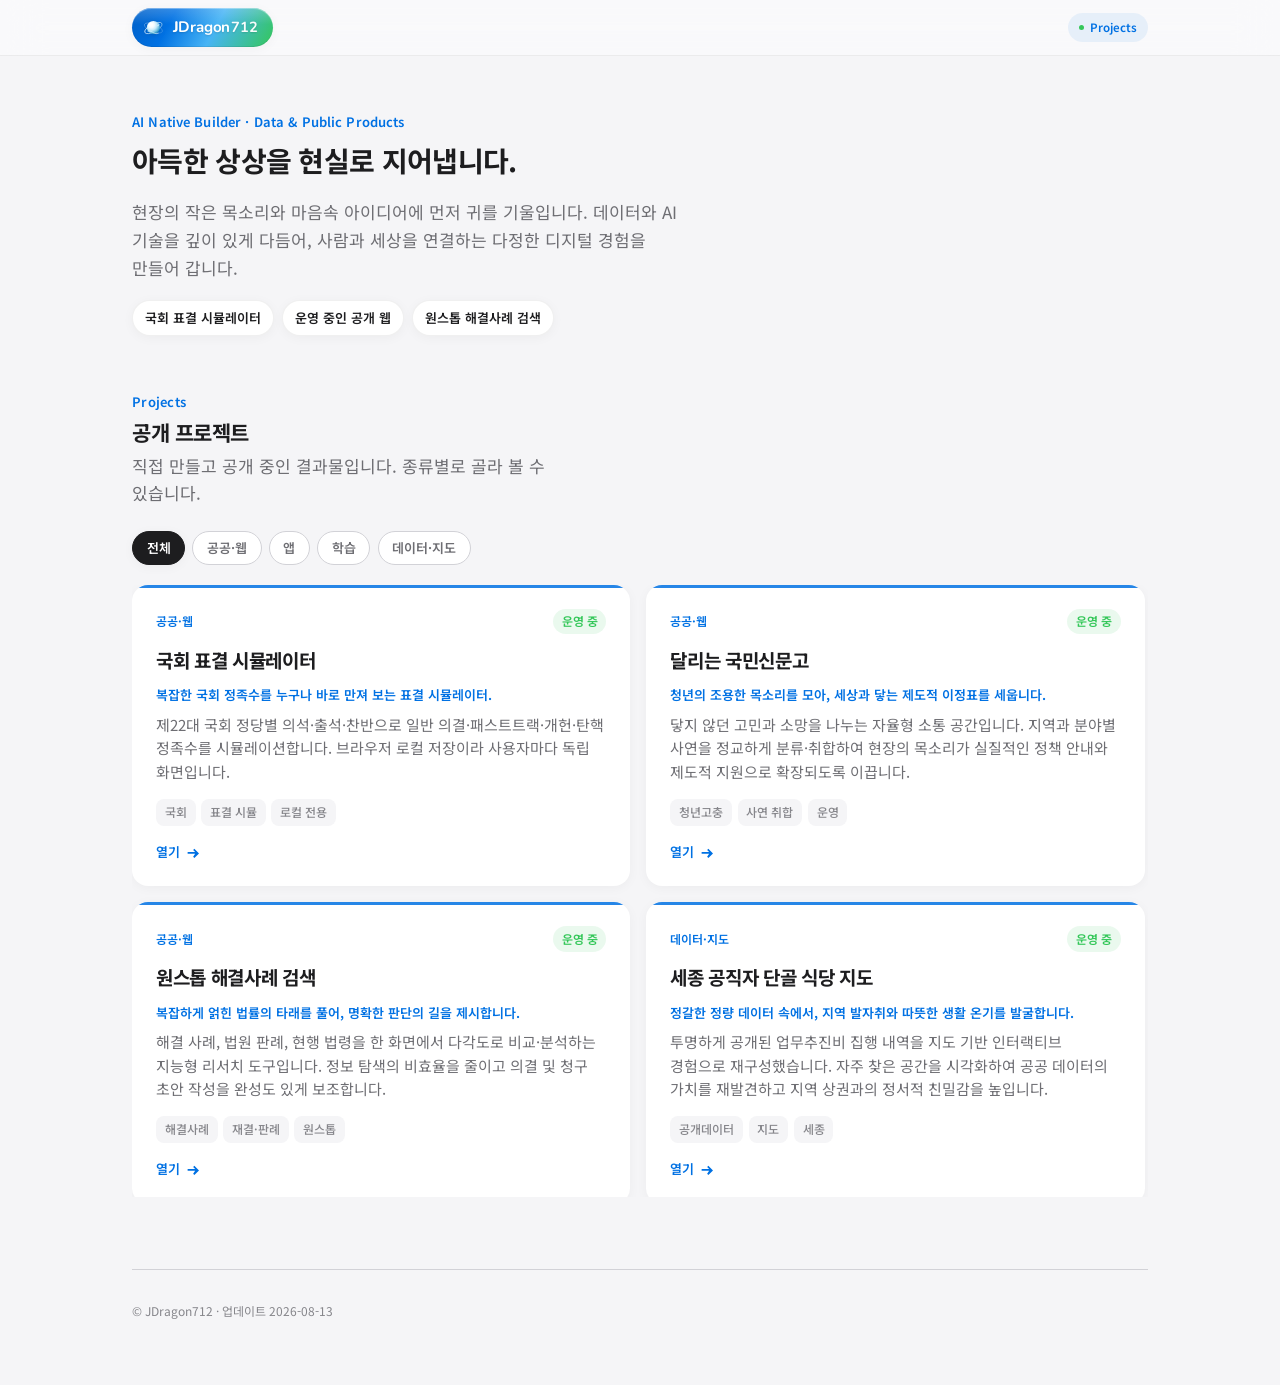
==== index.html @ ff34dbd3 "chore: bump cache after assembly deploy link change" ====
<!DOCTYPE html>
<html lang="ko">
<head>
  <meta charset="UTF-8" />
  <meta http-equiv="Cache-Control" content="no-cache, no-store, must-revalidate" />
  <meta http-equiv="Pragma" content="no-cache" />
  <meta http-equiv="Expires" content="0" />
  <meta name="viewport" content="width=device-width, initial-scale=1" />
  <meta name="referrer" content="strict-origin-when-cross-origin" />
  <meta name="color-scheme" content="light" />
  <title>JDragon712 — AI Native Builder</title>
  <meta name="description" content="아득한 상상을 현실로 지어냅니다. 공공 데이터와 AI로 기획부터 배포까지 가치 있게 구축합니다." />
  <link rel="canonical" href="https://jdragon712.github.io/" />
  <link rel="icon" href="images/brand/favicon.svg?v=2026081303" type="image/svg+xml" />
  <link rel="icon" href="images/brand/favicon-32.png?v=2026081303" type="image/png" sizes="32x32" />
  <link rel="apple-touch-icon" href="images/brand/apple-touch-icon.png?v=2026081303" />
  <link rel="preconnect" href="https://fonts.googleapis.com" />
  <link rel="preconnect" href="https://fonts.gstatic.com" crossorigin />
  <link href="https://fonts.googleapis.com/css2?family=Nunito:wght@600;700;800&family=Noto+Sans+KR:wght@400;500;600;700&family=JetBrains+Mono:wght@400;500&display=swap" rel="stylesheet" />
  <link rel="stylesheet" href="css/profile.css?v=2026081303" />
  <script>
    (function () {
      if ("scrollRestoration" in history) history.scrollRestoration = "manual";
      if (!location.hash) window.scrollTo(0, 0);
      window.addEventListener("pageshow", function () {
        if (!location.hash) window.scrollTo(0, 0);
      });
    })();
  </script>
</head>
<body>
  <header class="nav">
    <div class="nav__inner">
      <a class="nav__brand" href="/" aria-label="JDragon712">
        <span class="brand-logo brand-logo--hero" id="nav-mark"></span>
      </a>
      <nav class="nav__links" id="nav-links" aria-label="주요 링크"></nav>
    </div>
  </header>

  <main class="page">
    <section class="hero" aria-labelledby="hero-tagline">
      <div class="hero__content">
        <p class="hero__role" id="hero-role"></p>
        <p class="hero__tagline" id="hero-tagline"></p>
        <p class="hero__bio" id="hero-bio"></p>
        <ul class="hero__highlights" id="hero-highlights"></ul>
      </div>
    </section>

    <section class="section" id="projects" aria-labelledby="projects-title">
      <div class="section__head">
        <span class="section__label">Projects</span>
        <h2 class="section__title" id="projects-title">공개 프로젝트</h2>
        <p class="section__desc">직접 만들고 공개 중인 결과물입니다. 종류별로 골라 볼 수 있습니다.</p>
      </div>
      <div class="filter-bar" id="filter-bar" role="tablist" aria-label="프로젝트 종류"></div>
      <div class="projects-scroll" id="projects-scroll">
        <div class="projects" id="projects-grid"></div>
      </div>
    </section>

    <footer class="foot">
      <p class="foot__copy" id="foot-copy"></p>
      <div class="foot__links" id="foot-links"></div>
    </footer>
  </main>

  <script src="js/profile.js?v=2026081303"></script>
  <script
    async
    src="https://pagead2.googlesyndication.com/pagead/js/adsbygoogle.js?client=ca-pub-9196941060199524"
    crossorigin="anonymous"
  ></script>
</body>
</html>
---- css/profile.css ----
:root {
  --bg: #f5f5f7;
  --surface: #ffffff;
  --surface-secondary: #f5f5f7;
  --ink: #1d1d1f;
  --text-secondary: #6e6e73;
  --muted: #86868b;
  --accent: #0071e3;
  --accent-soft: rgba(0, 113, 227, 0.08);
  --accent-hover: #0077ed;
  --ok: #34c759;
  --ok-soft: rgba(52, 199, 89, 0.1);
  --line: rgba(0, 0, 0, 0.06);
  --separator: #d2d2d7;
  --radius: 16px;
  --radius-sm: 12px;
  --radius-xs: 8px;
  --shadow: 0 2px 12px rgba(0, 0, 0, 0.04);
  --shadow-hover: 0 8px 28px rgba(0, 0, 0, 0.08);
  --font: "Noto Sans KR", -apple-system, BlinkMacSystemFont, "SF Pro Text", "SF Pro Display", system-ui, sans-serif;
  --brand-font: "Nunito", "Noto Sans KR", -apple-system, BlinkMacSystemFont, system-ui, sans-serif;
  --mono: "JetBrains Mono", "SF Mono", ui-monospace, monospace;
  --text-xs: 0.75rem;
  --text-sm: 0.8125rem;
  --text-base: 1.0625rem;
  --text-lg: 1.1875rem;
  --text-xl: 1.3125rem;
  --text-display: clamp(2rem, 5vw, 2.75rem);
  --max: 1080px;
  --nav-h: 52px;
}

*,
*::before,
*::after {
  box-sizing: border-box;
}

html {
  scroll-behavior: smooth;
  overflow-anchor: none;
}

body {
  margin: 0;
  overflow-anchor: none;
  font-family: var(--font);
  font-size: var(--text-base);
  color: var(--ink);
  background: var(--bg);
  line-height: 1.58;
  word-break: keep-all;
  overflow-wrap: break-word;
  -webkit-font-smoothing: antialiased;
  -moz-osx-font-smoothing: grayscale;
}

a {
  color: var(--accent);
  text-decoration: none;
}

a:hover {
  color: var(--accent-hover);
}

/* ── Nav ── */

.nav {
  position: sticky;
  top: 0;
  z-index: 100;
  height: var(--nav-h);
  display: flex;
  align-items: center;
  justify-content: center;
  background: rgba(251, 251, 253, 0.72);
  backdrop-filter: saturate(180%) blur(20px);
  -webkit-backdrop-filter: saturate(180%) blur(20px);
  border-bottom: 1px solid var(--line);
}

.nav__inner {
  width: 100%;
  max-width: var(--max);
  padding: 0 clamp(1.25rem, 4vw, 2rem);
  display: flex;
  align-items: center;
  justify-content: space-between;
  gap: 1rem;
}

.nav__brand {
  display: inline-flex;
  align-items: center;
  flex-shrink: 0;
  text-decoration: none;
}

.nav__brand:hover .brand-logo {
  box-shadow: var(--shadow-hover);
  transform: translateY(-1px);
}

.nav__links {
  display: flex;
  align-items: center;
  gap: 0.35rem;
}

.nav__link {
  font-size: var(--text-sm);
  font-weight: 500;
  color: var(--text-secondary);
  padding: 0.4rem 0.75rem;
  border-radius: var(--radius-xs);
  transition: color 0.15s, background 0.15s;
}

.nav__link:hover {
  color: var(--ink);
  background: var(--line);
}

.nav__icon-link {
  display: inline-flex;
  align-items: center;
  justify-content: center;
  width: 32px;
  height: 32px;
  border-radius: 50%;
  color: var(--text-secondary);
  transition: color 0.15s, background 0.15s;
}

.nav__icon-link:hover {
  color: var(--ink);
  background: var(--line);
}

.nav__icon-link svg {
  width: 16px;
  height: 16px;
  fill: currentColor;
}

/* One-line header: large brand left + AI pill replacing 프로젝트 */
.nav {
  height: 56px;
}

.nav__inner {
  justify-content: space-between;
}

.nav__brand .brand-logo--hero {
  padding: 0.42rem 1rem 0.42rem 0.55rem;
  min-height: 36px;
  gap: 0.45rem;
}

.nav__brand .brand-logo--hero .brand-logo__wordmark {
  font-size: 0.95rem;
}

.nav__brand .brand-logo--hero .brand-logo__yeouiju {
  width: 1.55rem;
  height: 1.55rem;
}

.nav__ai-pill {
  display: inline-flex;
  align-items: center;
  gap: 0.35rem;
  padding: 0.32rem 0.7rem;
  font-size: 0.72rem;
  font-weight: 600;
  color: var(--accent);
  background: var(--accent-soft);
  border-radius: 999px;
  text-decoration: none;
  white-space: nowrap;
  transition: background 0.15s ease, transform 0.1s ease;
}

.nav__ai-pill:hover {
  background: rgba(0, 113, 227, 0.15);
  transform: translateY(-1px);
}

.nav__ai-dot {
  width: 5px;
  height: 5px;
  border-radius: 50%;
  background: var(--ok);
  flex-shrink: 0;
}

/* ── Layout ── */

.page {
  width: 100%;
  max-width: var(--max);
  margin: 0 auto;
  padding: clamp(2rem, 5vw, 3.5rem) clamp(1.25rem, 4vw, 2rem) 4rem;
}

.section {
  margin-bottom: clamp(3rem, 6vw, 4.5rem);
}

.section__head {
  margin-bottom: 1.5rem;
}

.section__label {
  display: block;
  font-size: var(--text-sm);
  font-weight: 600;
  color: var(--accent);
  margin-bottom: 0.4rem;
  letter-spacing: 0.02em;
}

.section__title {
  margin: 0;
  font-size: var(--text-xl);
  font-weight: 700;
  letter-spacing: -0.022em;
  line-height: 1.25;
}

.section__desc {
  margin: 0.5rem 0 0;
  font-size: var(--text-base);
  color: var(--text-secondary);
  max-width: 52ch;
}

/* ── Hero ── */

.hero {
  margin-bottom: clamp(2.5rem, 5vw, 3.5rem);
}

.hero__content {
  max-width: 100%; /* full width for long text */
}

.hero__role {
  margin: 0 0 0.65rem;
  font-size: var(--text-sm);
  font-weight: 600;
  color: var(--accent);
  letter-spacing: 0.01em;
}

.hero__tagline {
  max-width: 90ch;
  margin: 0;
  font-size: clamp(1.55rem, 3.8vw, 2.15rem);
  font-weight: 700;
  letter-spacing: -0.03em;
  line-height: 1.28;
  color: var(--ink);
}

.hero__bio {
  max-width: 62ch;
  margin: 0.85rem 0 0;
  font-size: var(--text-base);
  color: var(--text-secondary);
  line-height: 1.65;
}

.hero__highlights {
  list-style: none;
  margin: 1.15rem 0 0;
  padding: 0;
  display: flex;
  flex-wrap: wrap;
  gap: 0.5rem;
}

.hero__highlight {
  margin: 0;
  padding: 0.4rem 0.75rem;
  font-size: var(--text-sm);
  font-weight: 600;
  color: var(--ink);
  background: var(--surface);
  border: 1px solid var(--line);
  border-radius: 999px;
  box-shadow: var(--shadow);
}

/* ── Filters ── */

.filter-bar {
  display: flex;
  flex-wrap: wrap;
  gap: 0.45rem;
  margin: 0 0 1.25rem;
}

.filter-chip {
  appearance: none;
  border: 1px solid var(--separator);
  background: var(--surface);
  color: var(--text-secondary);
  font-family: inherit;
  font-size: var(--text-sm);
  font-weight: 600;
  padding: 0.42rem 0.85rem;
  border-radius: 999px;
  cursor: pointer;
  transition: color 0.15s, background 0.15s, border-color 0.15s, box-shadow 0.15s;
}

.filter-chip:hover {
  color: var(--ink);
  border-color: #b0b0b5;
}

.filter-chip--active {
  color: #fff;
  background: var(--ink);
  border-color: var(--ink);
  box-shadow: var(--shadow);
}

.projects-empty {
  margin: 0;
  padding: 2rem 0.5rem;
  color: var(--muted);
  font-size: var(--text-base);
}

.project-card__impact {
  margin: 0.35rem 0 0.5rem;
  font-size: var(--text-sm);
  font-weight: 600;
  color: var(--accent);
  line-height: 1.45;
}

.project-card--featured {
  box-shadow: var(--shadow-hover);
}

@media (max-width: 860px) {
  .hero__content,
  .hero__tagline,
  .hero__bio {
    max-width: 100%;
  }
}

.hero__badge {
  display: inline-flex;
  align-items: center;
  gap: 0.45rem;
  padding: 0.35rem 0.75rem;
  margin-bottom: 1rem;
  font-size: var(--text-xs);
  font-weight: 600;
  color: var(--accent);
  background: var(--accent-soft);
  border-radius: 100px;
}

.hero__badge-dot {
  width: 6px;
  height: 6px;
  border-radius: 50%;
  background: var(--ok);
  animation: pulse 2s ease-in-out infinite;
}

@keyframes pulse {
  0%, 100% { opacity: 1; }
  50% { opacity: 0.4; }
}

.hero__tagline {
  margin: 0 0 1.25rem;
  font-size: clamp(1.375rem, 3.2vw, 1.75rem);
  font-weight: 700;
  letter-spacing: -0.025em;
  line-height: 1.25;
  color: var(--ink);
}

.hero__bio {
  margin: 0;
  font-size: var(--text-base);
  color: var(--text-secondary);
  line-height: 1.65;
}

/* (old hero preview styles removed - now using background symbolic visual) */

.hero__actions {
  display: flex;
  flex-wrap: wrap;
  align-items: center;
  gap: 0.55rem;
  margin-top: 1.5rem;
}

.hero__btn {
  display: inline-flex;
  align-items: center;
  gap: 0.45rem;
  padding: 0.55rem 1rem;
  font-size: var(--text-sm);
  font-weight: 600;
  border-radius: 999px;
  text-decoration: none;
  transition: background 0.18s ease, color 0.18s ease, box-shadow 0.18s ease, transform 0.12s ease;
}

.hero__btn svg {
  width: 15px;
  height: 15px;
  fill: currentColor;
  flex-shrink: 0;
}

.hero__btn--x {
  color: #fff;
  background: #1d1d1f;
  box-shadow: 0 4px 14px rgba(0, 0, 0, 0.14);
}

.hero__btn--x:hover {
  color: #fff;
  background: #000;
  box-shadow: 0 6px 18px rgba(0, 0, 0, 0.2);
  transform: translateY(-1px);
}

.hero__btn--icon {
  justify-content: center;
  width: 2.5rem;
  height: 2.5rem;
  padding: 0;
}

.hero__btn--ghost {
  color: var(--ink);
  background: var(--surface);
  border: 1px solid var(--separator);
  box-shadow: var(--shadow);
}

.hero__btn--ghost:hover {
  color: var(--accent);
  border-color: rgba(0, 113, 227, 0.25);
  box-shadow: var(--shadow-hover);
}

.brand-logo {
  position: relative;
  display: inline-flex;
  align-items: center;
  justify-content: center;
  gap: 0.55rem;
  background: linear-gradient(118deg, #0060c8 0%, #0071e3 28%, #47b4f5 58%, #34c759 100%);
  border-radius: 999px;
  box-shadow:
    var(--shadow),
    inset 0 1px 0 rgba(255, 255, 255, 0.34),
    inset 0 -1px 0 rgba(0, 0, 0, 0.08);
  width: max-content;
  max-width: 100%;
  flex-shrink: 0;
  transition: box-shadow 0.18s ease, transform 0.12s ease;
}

.brand-logo::before {
  content: "";
  position: absolute;
  inset: 0;
  border-radius: inherit;
  background: linear-gradient(180deg, rgba(255, 255, 255, 0.2) 0%, transparent 42%);
  pointer-events: none;
}

.brand-logo--hero {
  padding: 0.55rem 1.35rem 0.55rem 0.7rem;
  min-height: clamp(44px, 7vw, 56px);
}

.brand-logo--nav {
  padding: 0.32rem 0.68rem 0.32rem 0.38rem;
  min-height: 26px;
  gap: 0.35rem;
}

/* 여의주 mark — luminous pearl with dragon-orbit rings */
.brand-logo__yeouiju {
  position: relative;
  z-index: 1;
  display: inline-flex;
  align-items: center;
  justify-content: center;
  width: 1.85rem;
  height: 1.85rem;
  flex-shrink: 0;
  filter: drop-shadow(0 1px 2px rgba(0, 40, 80, 0.22));
}

.brand-logo--nav .brand-logo__yeouiju {
  width: 1.1rem;
  height: 1.1rem;
}

.brand-logo__yeouiju-svg {
  width: 100%;
  height: 100%;
  display: block;
  overflow: visible;
}

.brand-logo__wordmark {
  position: relative;
  z-index: 1;
  display: inline-flex;
  align-items: baseline;
  font-family: var(--brand-font);
  color: #fff;
  white-space: nowrap;
  line-height: 1;
  text-shadow: 0 1px 2px rgba(0, 0, 0, 0.14);
}

.brand-logo--hero .brand-logo__wordmark {
  font-size: clamp(1rem, 2.1vw, 1.35rem);
}

.brand-logo--nav .brand-logo__wordmark {
  font-size: 0.6875rem;
}

.brand-logo__lead {
  font-weight: 800;
  letter-spacing: -0.02em;
}

.brand-logo__stem {
  font-weight: 700;
  letter-spacing: -0.015em;
}

.brand-logo__num {
  font-weight: 700;
  font-size: 0.96em;
  letter-spacing: -0.01em;
  margin-left: 0.05em;
  opacity: 0.96;
}



/* ── Projects ── */

.projects-scroll {
  max-height: min(68vh, 720px);
  overflow-y: auto;
  overflow-x: hidden;
  -webkit-overflow-scrolling: touch;
  overscroll-behavior: contain;
  padding-right: 0.2rem;
  scrollbar-width: thin;
  scrollbar-color: rgba(26, 26, 28, 0.2) transparent;
}

.projects-scroll::-webkit-scrollbar {
  width: 6px;
}

.projects-scroll::-webkit-scrollbar-thumb {
  background: rgba(26, 26, 28, 0.18);
  border-radius: 999px;
}

.projects-scroll::-webkit-scrollbar-track {
  background: rgba(0, 0, 0, 0.03);
  border-radius: 999px;
}

.projects {
  display: grid;
  grid-template-columns: repeat(2, 1fr);
  gap: 1rem;
}

.project-card {
  position: relative;
  display: flex;
  flex-direction: column;
  padding: 1.5rem;
  background: var(--surface);
  border-radius: var(--radius);
  text-decoration: none;
  color: inherit;
  box-shadow: var(--shadow);
  transition: transform 0.2s ease, box-shadow 0.2s ease;
  overflow: hidden;
}

.project-card::before {
  content: "";
  position: absolute;
  top: 0;
  left: 0;
  right: 0;
  height: 3px;
  background: var(--card-accent, var(--accent));
  opacity: 0.85;
}

.project-card:hover {
  transform: translateY(-3px);
  box-shadow: var(--shadow-hover);
}

.project-card__top {
  display: flex;
  align-items: center;
  justify-content: space-between;
  gap: 0.5rem;
  margin-bottom: 0.85rem;
}

.project-card__category {
  font-size: var(--text-xs);
  font-weight: 600;
  color: var(--accent);
}

.project-card__status {
  font-size: var(--text-xs);
  font-weight: 600;
  padding: 0.2rem 0.55rem;
  border-radius: 100px;
  background: var(--ok-soft);
  color: var(--ok);
}

.project-card__status--soon {
  background: var(--accent-soft);
  color: var(--accent);
}

.project-card__title {
  margin: 0 0 0.5rem;
  font-size: var(--text-lg);
  font-weight: 700;
  letter-spacing: -0.018em;
  line-height: 1.3;
}

.project-card__desc {
  margin: 0;
  flex: 1;
  font-size: 0.9375rem;
  line-height: 1.55;
  color: var(--text-secondary);
}

.project-card__tags {
  display: flex;
  flex-wrap: wrap;
  gap: 0.35rem;
  margin-top: 1rem;
}

.project-card__tag {
  font-size: var(--text-xs);
  font-weight: 500;
  color: var(--muted);
  padding: 0.25rem 0.55rem;
  background: var(--surface-secondary);
  border-radius: var(--radius-xs);
}

.project-card__arrow {
  display: inline-flex;
  align-items: center;
  gap: 0.3rem;
  margin-top: 1rem;
  font-size: var(--text-sm);
  font-weight: 600;
  color: var(--accent);
}

.project-card__arrow svg {
  width: 14px;
  height: 14px;
  fill: currentColor;
  transition: transform 0.15s;
}

.project-card:hover .project-card__arrow svg {
  transform: translateX(3px);
}

/* ── Footer ── */

.foot {
  padding-top: 2rem;
  border-top: 1px solid var(--separator);
  display: flex;
  flex-wrap: wrap;
  align-items: center;
  justify-content: space-between;
  gap: 1rem;
}

.foot__copy {
  margin: 0;
  font-size: var(--text-xs);
  color: var(--muted);
}

.foot__links {
  display: flex;
  gap: 1rem;
}

.foot__link {
  font-size: var(--text-sm);
  font-weight: 500;
  color: var(--text-secondary);
}

.foot__link:hover {
  color: var(--accent);
}

/* ── Responsive ── */

@media (max-width: 680px) {
  .hero {
    grid-template-columns: 1fr auto;
    grid-template-areas:
      "logo badge"
      "main main";
    gap: 0.85rem 0.65rem;
    align-items: center;
  }

  .hero__aside {
    justify-content: flex-start;
    justify-self: start;
  }

  .hero__badge {
    justify-self: end;
    margin-bottom: 0;
    padding: 0.32rem 0.62rem;
    font-size: 0.6875rem;
  }

  .brand-logo--nav {
    display: none;
  }

  .brand-logo--hero {
    padding: 0.55rem 1rem;
    min-height: 40px;
    margin: 0;
  }

  .brand-logo--hero .brand-logo__wordmark {
    font-size: clamp(0.8125rem, 3.6vw, 0.9375rem);
  }

  .projects {
    grid-template-columns: 1fr;
  }

  .nav__link--text {
    display: none;
  }

  .hero__actions {
    width: 100%;
  }

  .hero__btn {
    flex: 1;
    justify-content: center;
    min-width: calc(50% - 0.3rem);
  }
}

@media (prefers-reduced-motion: reduce) {
  html { scroll-behavior: auto; }
  .hero__badge-dot { animation: none; }
  .project-card { transition: none; }
}
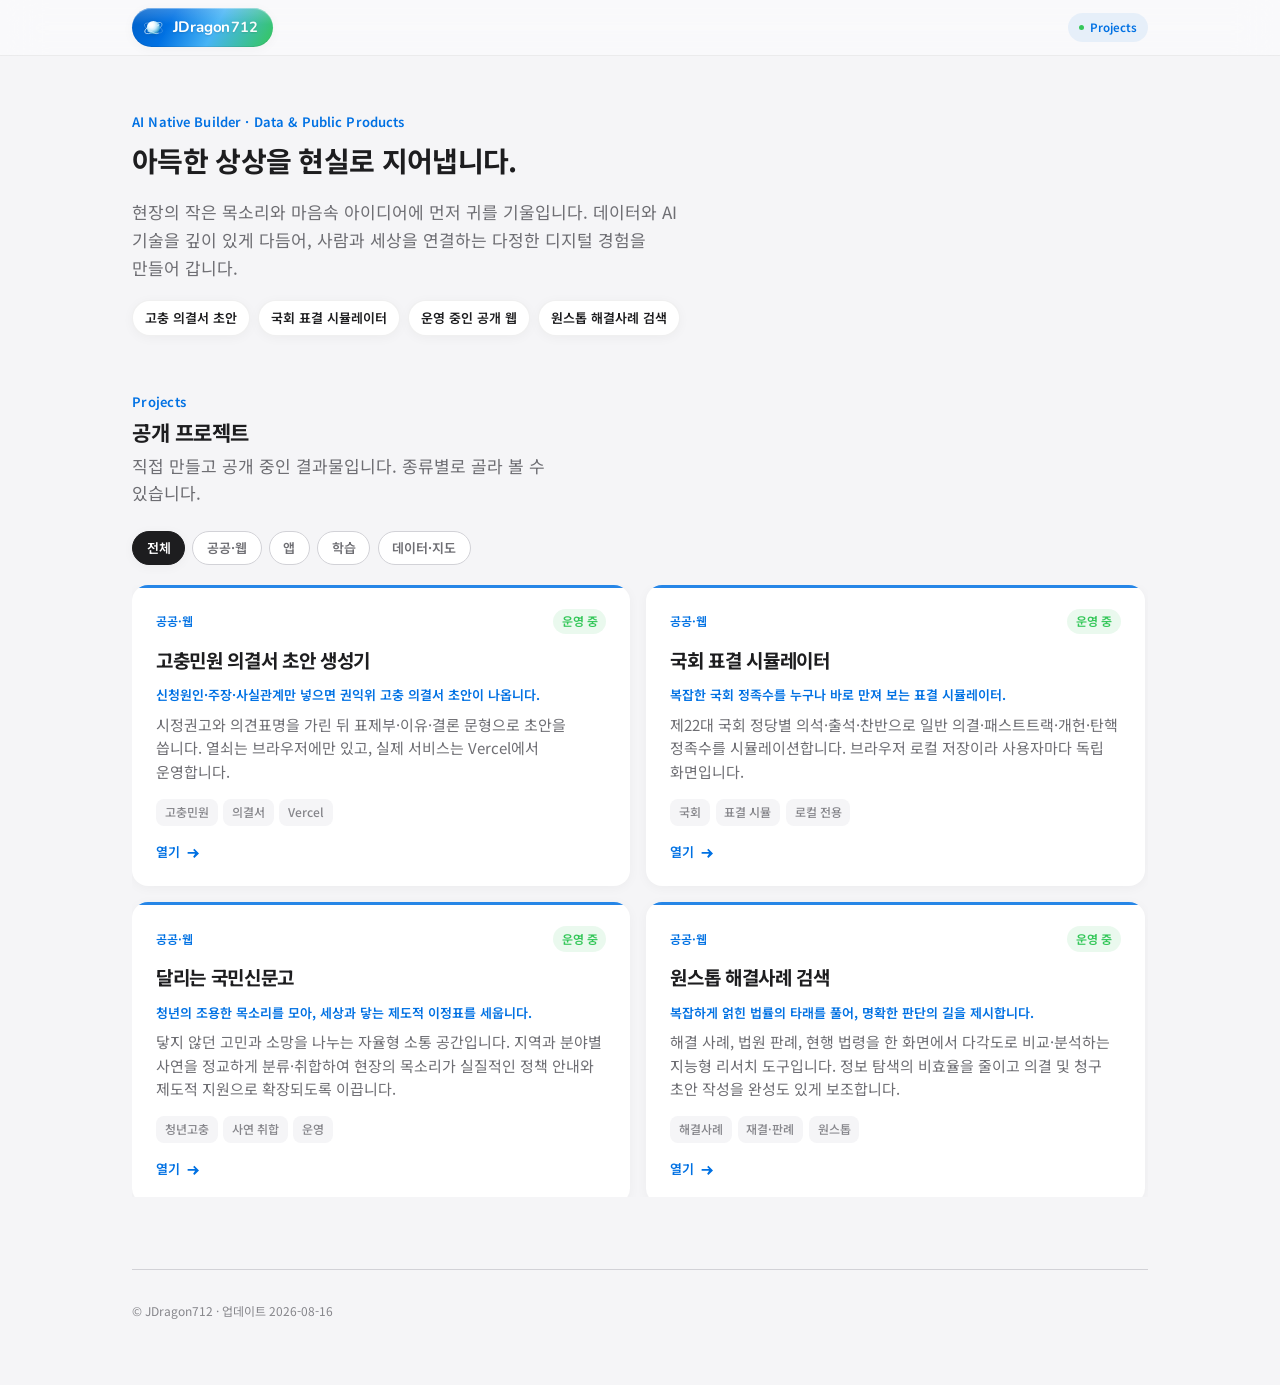
==== commit a64c12aa: "홈 스크립트 캐시를 갱신한다." ====
--- a/index.html
+++ b/index.html
@@ -11,13 +11,13 @@
   <title>JDragon712 — AI Native Builder</title>
   <meta name="description" content="아득한 상상을 현실로 지어냅니다. 공공 데이터와 AI로 기획부터 배포까지 가치 있게 구축합니다." />
   <link rel="canonical" href="https://jdragon712.github.io/" />
-  <link rel="icon" href="images/brand/favicon.svg?v=2026081303" type="image/svg+xml" />
-  <link rel="icon" href="images/brand/favicon-32.png?v=2026081303" type="image/png" sizes="32x32" />
-  <link rel="apple-touch-icon" href="images/brand/apple-touch-icon.png?v=2026081303" />
+  <link rel="icon" href="images/brand/favicon.svg?v=2026081601" type="image/svg+xml" />
+  <link rel="icon" href="images/brand/favicon-32.png?v=2026081601" type="image/png" sizes="32x32" />
+  <link rel="apple-touch-icon" href="images/brand/apple-touch-icon.png?v=2026081601" />
   <link rel="preconnect" href="https://fonts.googleapis.com" />
   <link rel="preconnect" href="https://fonts.gstatic.com" crossorigin />
   <link href="https://fonts.googleapis.com/css2?family=Nunito:wght@600;700;800&family=Noto+Sans+KR:wght@400;500;600;700&family=JetBrains+Mono:wght@400;500&display=swap" rel="stylesheet" />
-  <link rel="stylesheet" href="css/profile.css?v=2026081303" />
+  <link rel="stylesheet" href="css/profile.css?v=2026081601" />
   <script>
     (function () {
       if ("scrollRestoration" in history) history.scrollRestoration = "manual";
@@ -66,7 +66,7 @@
     </footer>
   </main>
 
-  <script src="js/profile.js?v=2026081303"></script>
+  <script src="js/profile.js?v=2026081601"></script>
   <script
     async
     src="https://pagead2.googlesyndication.com/pagead/js/adsbygoogle.js?client=ca-pub-9196941060199524"
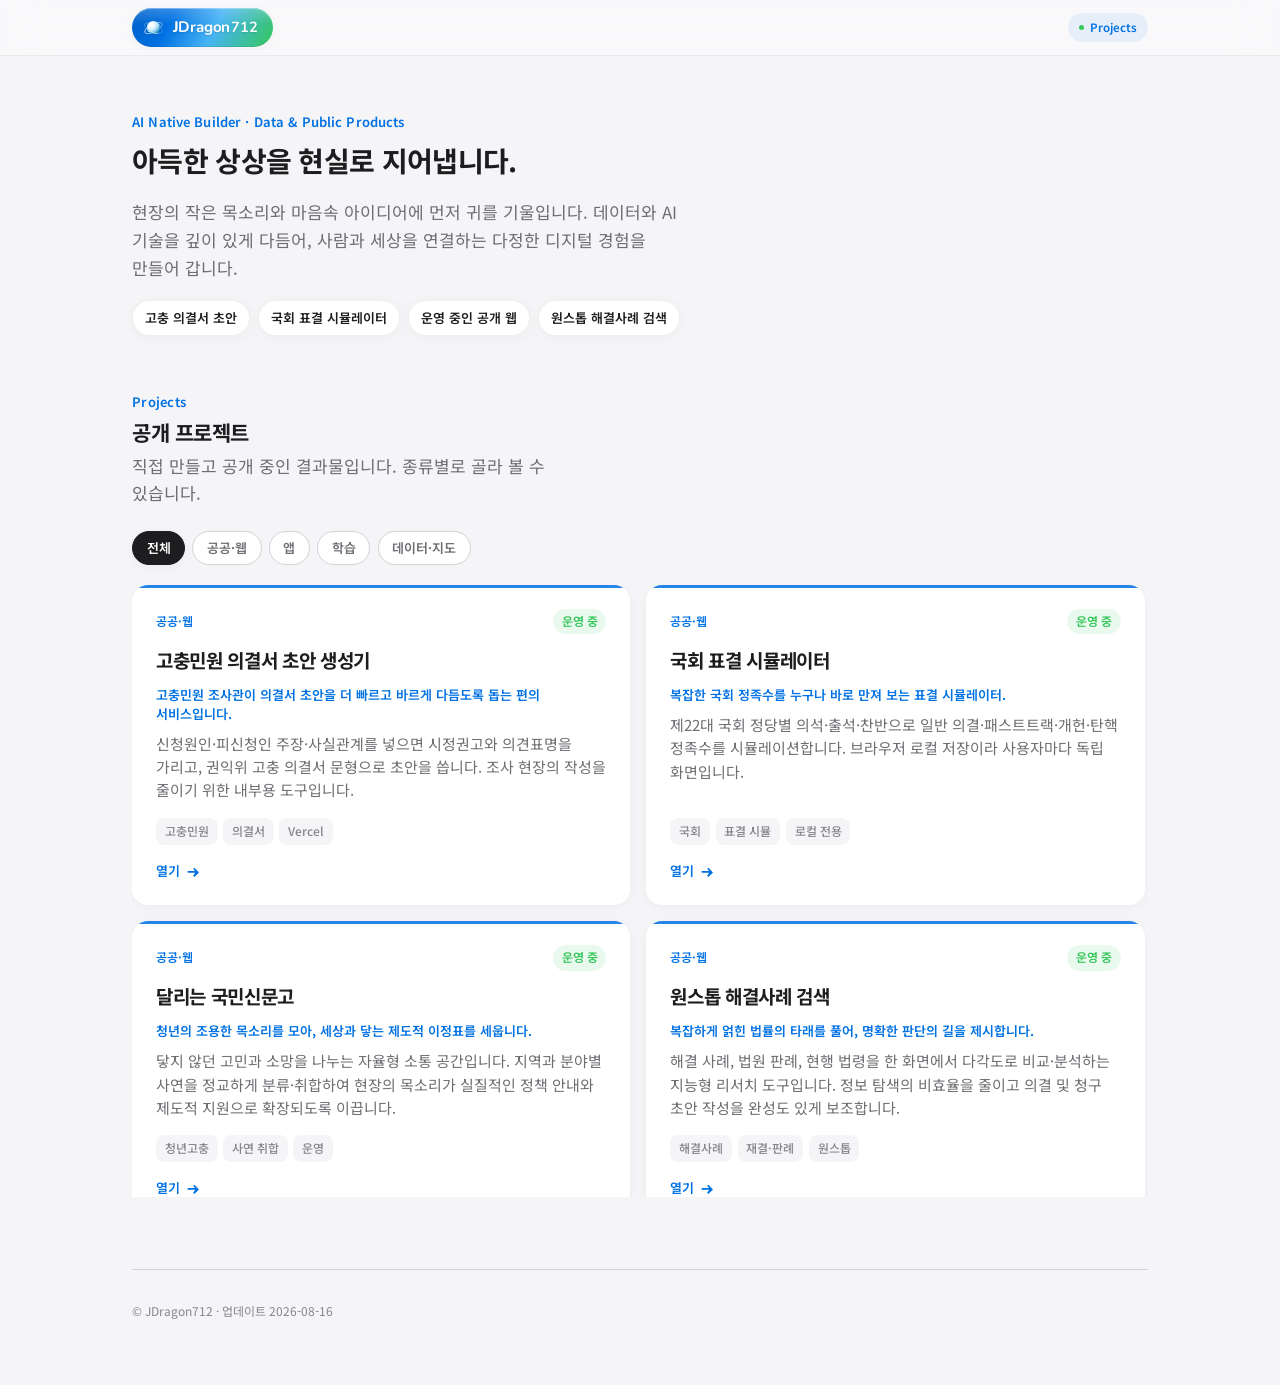
==== commit 04996eb3: "홈 캐시를 갱신한다." ====
--- a/index.html
+++ b/index.html
@@ -11,13 +11,13 @@
   <title>JDragon712 — AI Native Builder</title>
   <meta name="description" content="아득한 상상을 현실로 지어냅니다. 공공 데이터와 AI로 기획부터 배포까지 가치 있게 구축합니다." />
   <link rel="canonical" href="https://jdragon712.github.io/" />
-  <link rel="icon" href="images/brand/favicon.svg?v=2026081601" type="image/svg+xml" />
-  <link rel="icon" href="images/brand/favicon-32.png?v=2026081601" type="image/png" sizes="32x32" />
-  <link rel="apple-touch-icon" href="images/brand/apple-touch-icon.png?v=2026081601" />
+  <link rel="icon" href="images/brand/favicon.svg?v=2026081602" type="image/svg+xml" />
+  <link rel="icon" href="images/brand/favicon-32.png?v=2026081602" type="image/png" sizes="32x32" />
+  <link rel="apple-touch-icon" href="images/brand/apple-touch-icon.png?v=2026081602" />
   <link rel="preconnect" href="https://fonts.googleapis.com" />
   <link rel="preconnect" href="https://fonts.gstatic.com" crossorigin />
   <link href="https://fonts.googleapis.com/css2?family=Nunito:wght@600;700;800&family=Noto+Sans+KR:wght@400;500;600;700&family=JetBrains+Mono:wght@400;500&display=swap" rel="stylesheet" />
-  <link rel="stylesheet" href="css/profile.css?v=2026081601" />
+  <link rel="stylesheet" href="css/profile.css?v=2026081602" />
   <script>
     (function () {
       if ("scrollRestoration" in history) history.scrollRestoration = "manual";
@@ -66,7 +66,7 @@
     </footer>
   </main>
 
-  <script src="js/profile.js?v=2026081601"></script>
+  <script src="js/profile.js?v=2026081602"></script>
   <script
     async
     src="https://pagead2.googlesyndication.com/pagead/js/adsbygoogle.js?client=ca-pub-9196941060199524"
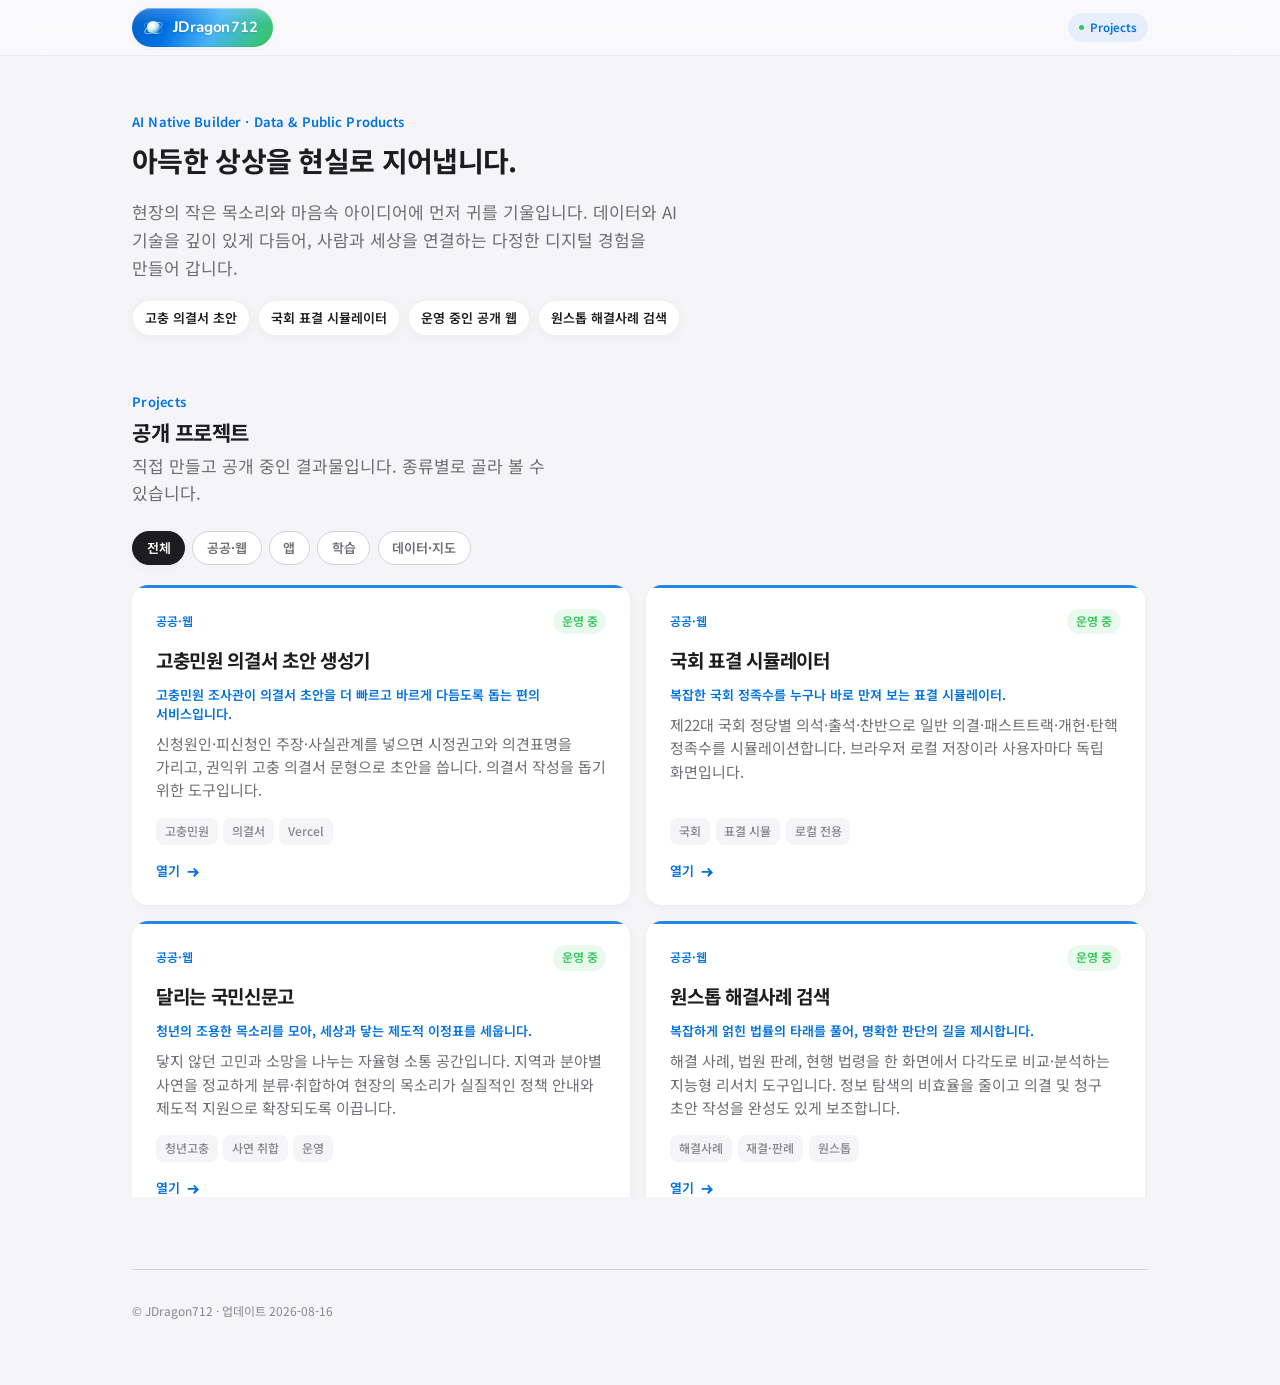
==== commit f979f650: "홈 캐시를 갱신한다." ====
--- a/index.html
+++ b/index.html
@@ -11,13 +11,13 @@
   <title>JDragon712 — AI Native Builder</title>
   <meta name="description" content="아득한 상상을 현실로 지어냅니다. 공공 데이터와 AI로 기획부터 배포까지 가치 있게 구축합니다." />
   <link rel="canonical" href="https://jdragon712.github.io/" />
-  <link rel="icon" href="images/brand/favicon.svg?v=2026081602" type="image/svg+xml" />
-  <link rel="icon" href="images/brand/favicon-32.png?v=2026081602" type="image/png" sizes="32x32" />
-  <link rel="apple-touch-icon" href="images/brand/apple-touch-icon.png?v=2026081602" />
+  <link rel="icon" href="images/brand/favicon.svg?v=2026081603" type="image/svg+xml" />
+  <link rel="icon" href="images/brand/favicon-32.png?v=2026081603" type="image/png" sizes="32x32" />
+  <link rel="apple-touch-icon" href="images/brand/apple-touch-icon.png?v=2026081603" />
   <link rel="preconnect" href="https://fonts.googleapis.com" />
   <link rel="preconnect" href="https://fonts.gstatic.com" crossorigin />
   <link href="https://fonts.googleapis.com/css2?family=Nunito:wght@600;700;800&family=Noto+Sans+KR:wght@400;500;600;700&family=JetBrains+Mono:wght@400;500&display=swap" rel="stylesheet" />
-  <link rel="stylesheet" href="css/profile.css?v=2026081602" />
+  <link rel="stylesheet" href="css/profile.css?v=2026081603" />
   <script>
     (function () {
       if ("scrollRestoration" in history) history.scrollRestoration = "manual";
@@ -66,7 +66,7 @@
     </footer>
   </main>
 
-  <script src="js/profile.js?v=2026081602"></script>
+  <script src="js/profile.js?v=2026081603"></script>
   <script
     async
     src="https://pagead2.googlesyndication.com/pagead/js/adsbygoogle.js?client=ca-pub-9196941060199524"
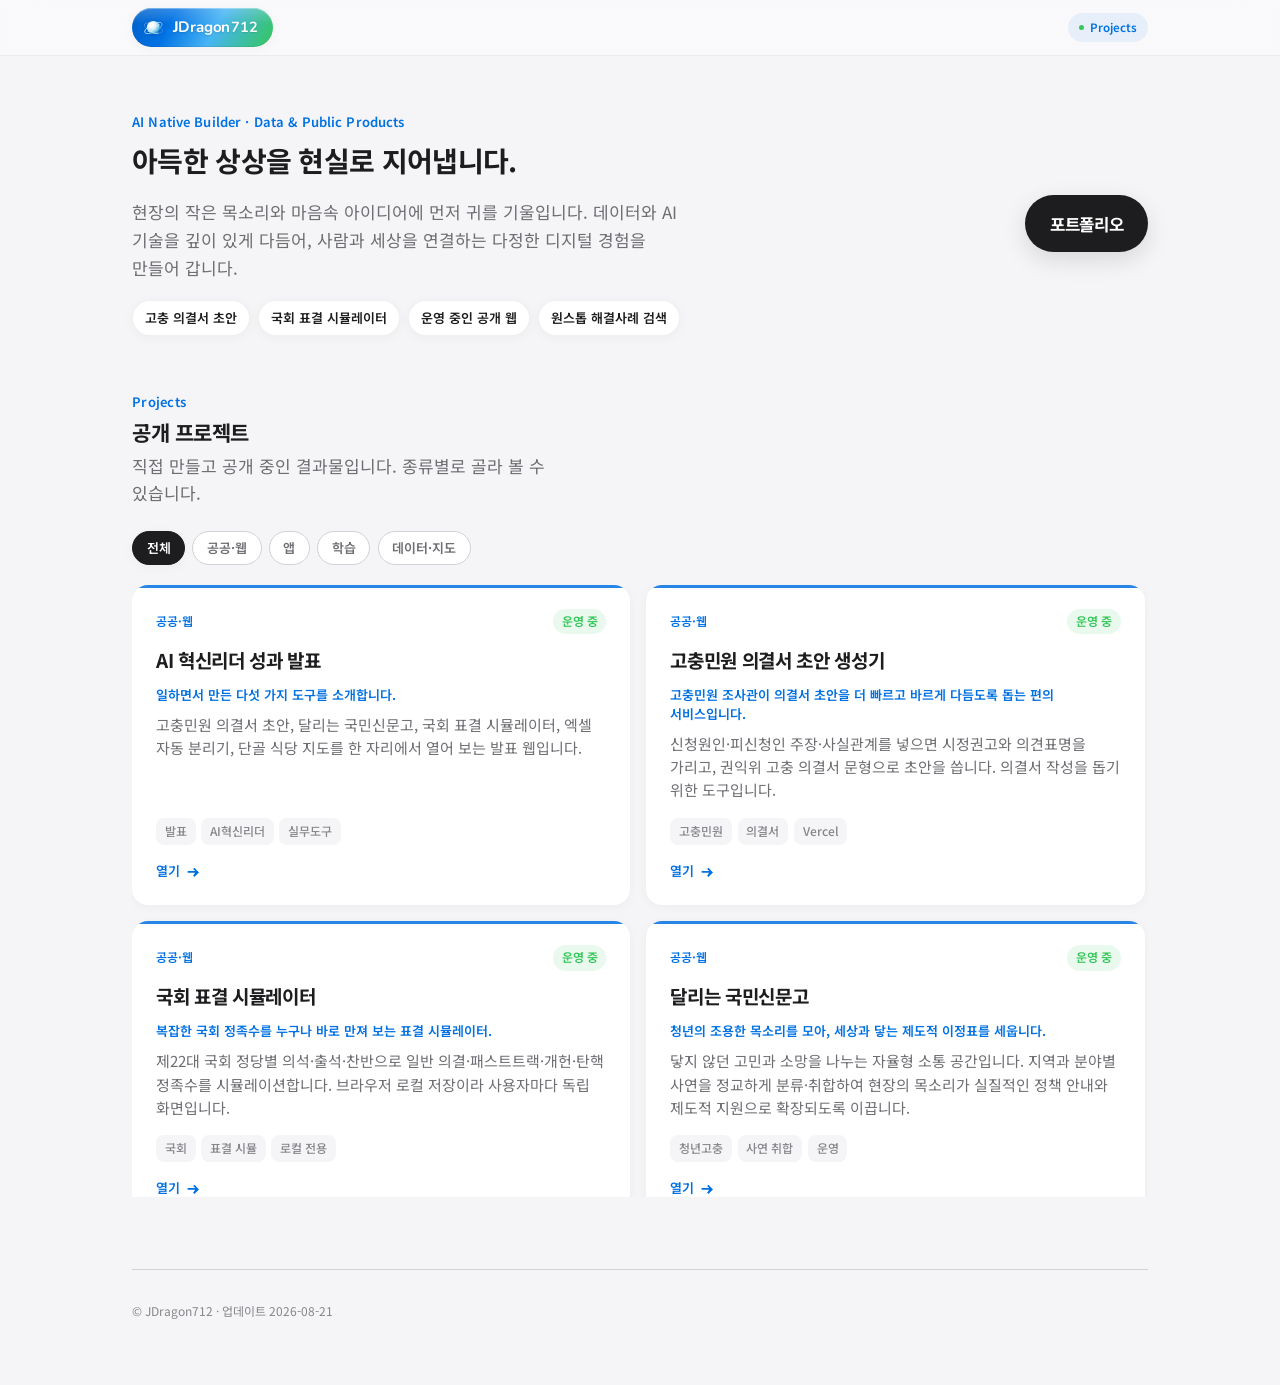
==== commit b4ff5e46: "AI 혁신리더 발표 웹을 배포하고 포트폴리오 버튼을 연결합니다. 히어로 오른쪽 빈 자리에 포트폴리오 버튼을 두고, /ai-leader/ 발표 화면으로 이어지게 합니다." ====
--- a/index.html
+++ b/index.html
@@ -17,7 +17,7 @@
   <link rel="preconnect" href="https://fonts.googleapis.com" />
   <link rel="preconnect" href="https://fonts.gstatic.com" crossorigin />
   <link href="https://fonts.googleapis.com/css2?family=Nunito:wght@600;700;800&family=Noto+Sans+KR:wght@400;500;600;700&family=JetBrains+Mono:wght@400;500&display=swap" rel="stylesheet" />
-  <link rel="stylesheet" href="css/profile.css?v=2026081603" />
+  <link rel="stylesheet" href="css/profile.css?v=2026082101" />
   <script>
     (function () {
       if ("scrollRestoration" in history) history.scrollRestoration = "manual";
@@ -46,6 +46,9 @@
         <p class="hero__bio" id="hero-bio"></p>
         <ul class="hero__highlights" id="hero-highlights"></ul>
       </div>
+      <aside class="hero__aside">
+        <a class="hero__portfolio" href="/ai-leader/">포트폴리오</a>
+      </aside>
     </section>
 
     <section class="section" id="projects" aria-labelledby="projects-title">
@@ -66,7 +69,7 @@
     </footer>
   </main>
 
-  <script src="js/profile.js?v=2026081603"></script>
+  <script src="js/profile.js?v=2026082101"></script>
   <script
     async
     src="https://pagead2.googlesyndication.com/pagead/js/adsbygoogle.js?client=ca-pub-9196941060199524"
--- a/css/profile.css
+++ b/css/profile.css
@@ -240,11 +240,44 @@
 /* ── Hero ── */
 
 .hero {
+  display: grid;
+  grid-template-columns: minmax(0, 1fr) auto;
+  align-items: center;
+  gap: clamp(1.5rem, 4vw, 3rem);
   margin-bottom: clamp(2.5rem, 5vw, 3.5rem);
 }
 
 .hero__content {
   max-width: 100%; /* full width for long text */
+}
+
+.hero__aside {
+  display: flex;
+  align-items: center;
+  justify-content: flex-end;
+}
+
+.hero__portfolio {
+  display: inline-flex;
+  align-items: center;
+  justify-content: center;
+  padding: 0.95rem 1.55rem;
+  font-size: 1.05rem;
+  font-weight: 700;
+  letter-spacing: -0.02em;
+  color: #fff;
+  background: var(--ink);
+  border-radius: 999px;
+  text-decoration: none;
+  white-space: nowrap;
+  box-shadow: 0 8px 24px rgba(0, 0, 0, 0.12);
+  transition: transform 0.15s ease, background 0.15s ease;
+}
+
+.hero__portfolio:hover {
+  color: #fff;
+  background: #000;
+  transform: translateY(-1px);
 }
 
 .hero__role {
@@ -744,12 +777,9 @@
 
 @media (max-width: 680px) {
   .hero {
-    grid-template-columns: 1fr auto;
-    grid-template-areas:
-      "logo badge"
-      "main main";
-    gap: 0.85rem 0.65rem;
-    align-items: center;
+    grid-template-columns: 1fr;
+    gap: 1.25rem;
+    align-items: start;
   }
 
   .hero__aside {
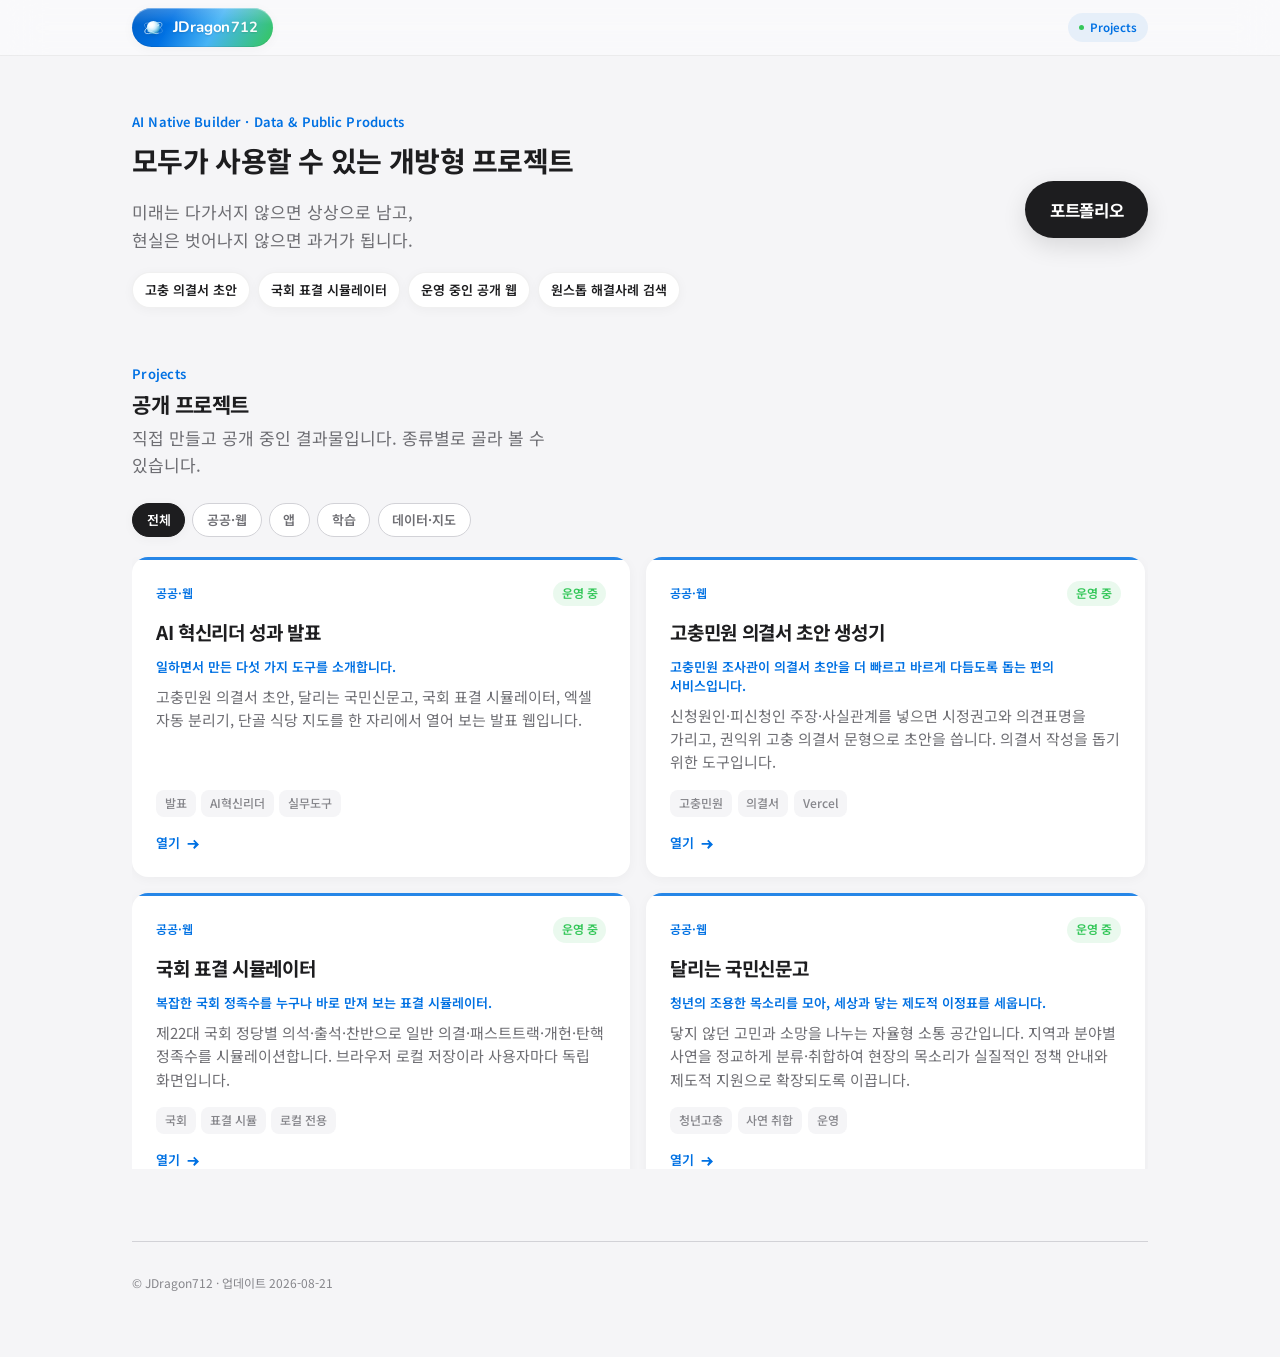
==== commit f71c4877: "hero meta + asset cache bust ?v=2026082102" ====
--- a/index.html
+++ b/index.html
@@ -9,7 +9,7 @@
   <meta name="referrer" content="strict-origin-when-cross-origin" />
   <meta name="color-scheme" content="light" />
   <title>JDragon712 — AI Native Builder</title>
-  <meta name="description" content="아득한 상상을 현실로 지어냅니다. 공공 데이터와 AI로 기획부터 배포까지 가치 있게 구축합니다." />
+  <meta name="description" content="모두가 사용할 수 있는 개방형 프로젝트. 미래는 다가서지 않으면 상상으로 남고, 현실은 벗어나지 않으면 과거가 됩니다." />
   <link rel="canonical" href="https://jdragon712.github.io/" />
   <link rel="icon" href="images/brand/favicon.svg?v=2026081603" type="image/svg+xml" />
   <link rel="icon" href="images/brand/favicon-32.png?v=2026081603" type="image/png" sizes="32x32" />
@@ -17,7 +17,7 @@
   <link rel="preconnect" href="https://fonts.googleapis.com" />
   <link rel="preconnect" href="https://fonts.gstatic.com" crossorigin />
   <link href="https://fonts.googleapis.com/css2?family=Nunito:wght@600;700;800&family=Noto+Sans+KR:wght@400;500;600;700&family=JetBrains+Mono:wght@400;500&display=swap" rel="stylesheet" />
-  <link rel="stylesheet" href="css/profile.css?v=2026082101" />
+  <link rel="stylesheet" href="css/profile.css?v=2026082102" />
   <script>
     (function () {
       if ("scrollRestoration" in history) history.scrollRestoration = "manual";
@@ -69,7 +69,7 @@
     </footer>
   </main>
 
-  <script src="js/profile.js?v=2026082101"></script>
+  <script src="js/profile.js?v=2026082102"></script>
   <script
     async
     src="https://pagead2.googlesyndication.com/pagead/js/adsbygoogle.js?client=ca-pub-9196941060199524"
--- a/css/profile.css
+++ b/css/profile.css
@@ -304,6 +304,7 @@
   font-size: var(--text-base);
   color: var(--text-secondary);
   line-height: 1.65;
+  white-space: pre-line;
 }
 
 .hero__highlights {
@@ -429,6 +430,7 @@
   font-size: var(--text-base);
   color: var(--text-secondary);
   line-height: 1.65;
+  white-space: pre-line;
 }
 
 /* (old hero preview styles removed - now using background symbolic visual) */
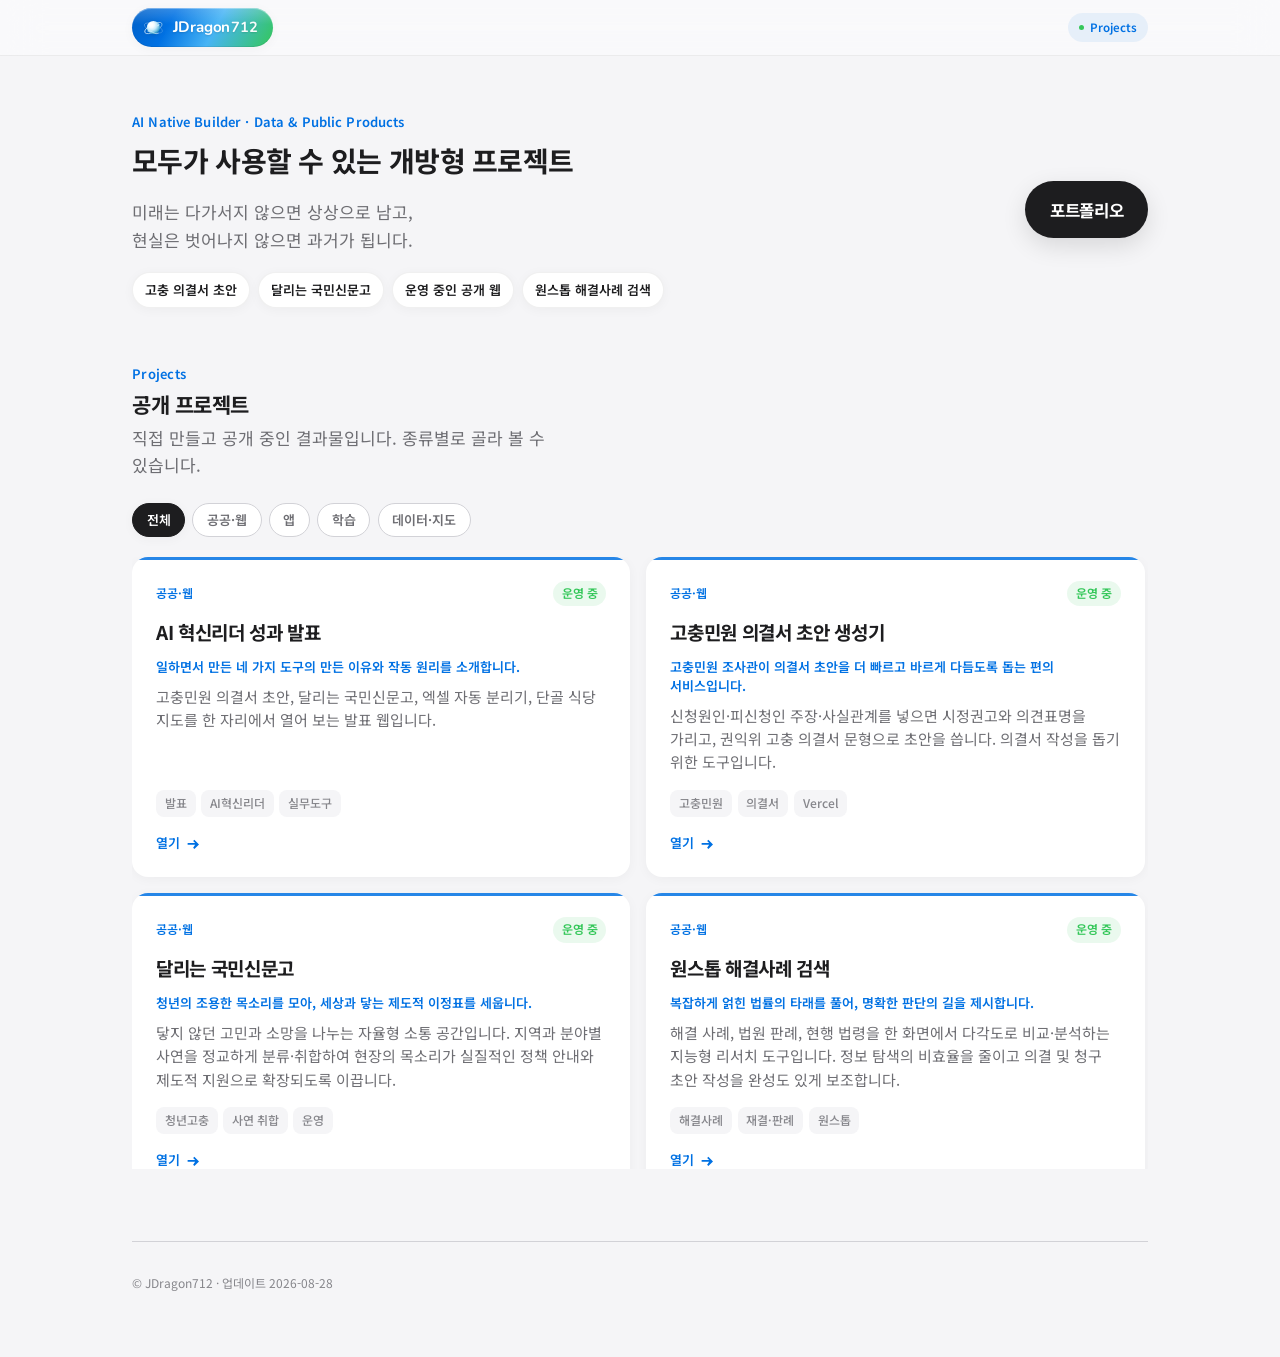
==== commit a7909d4d: "ai-leader: 표결 시뮬 제외, 네 가지 도구의 만든 이유·작동 원리만 남김 발표 덱에서 국회 표결을 빼고 카드도 내립니다. 남은 도구는 왜 만들었고 어떻게 돌아가는지만 말합" ====
--- a/index.html
+++ b/index.html
@@ -17,7 +17,7 @@
   <link rel="preconnect" href="https://fonts.googleapis.com" />
   <link rel="preconnect" href="https://fonts.gstatic.com" crossorigin />
   <link href="https://fonts.googleapis.com/css2?family=Nunito:wght@600;700;800&family=Noto+Sans+KR:wght@400;500;600;700&family=JetBrains+Mono:wght@400;500&display=swap" rel="stylesheet" />
-  <link rel="stylesheet" href="css/profile.css?v=2026082102" />
+  <link rel="stylesheet" href="css/profile.css?v=2026082801" />
   <script>
     (function () {
       if ("scrollRestoration" in history) history.scrollRestoration = "manual";
@@ -69,7 +69,7 @@
     </footer>
   </main>
 
-  <script src="js/profile.js?v=2026082102"></script>
+  <script src="js/profile.js?v=2026082801"></script>
   <script
     async
     src="https://pagead2.googlesyndication.com/pagead/js/adsbygoogle.js?client=ca-pub-9196941060199524"
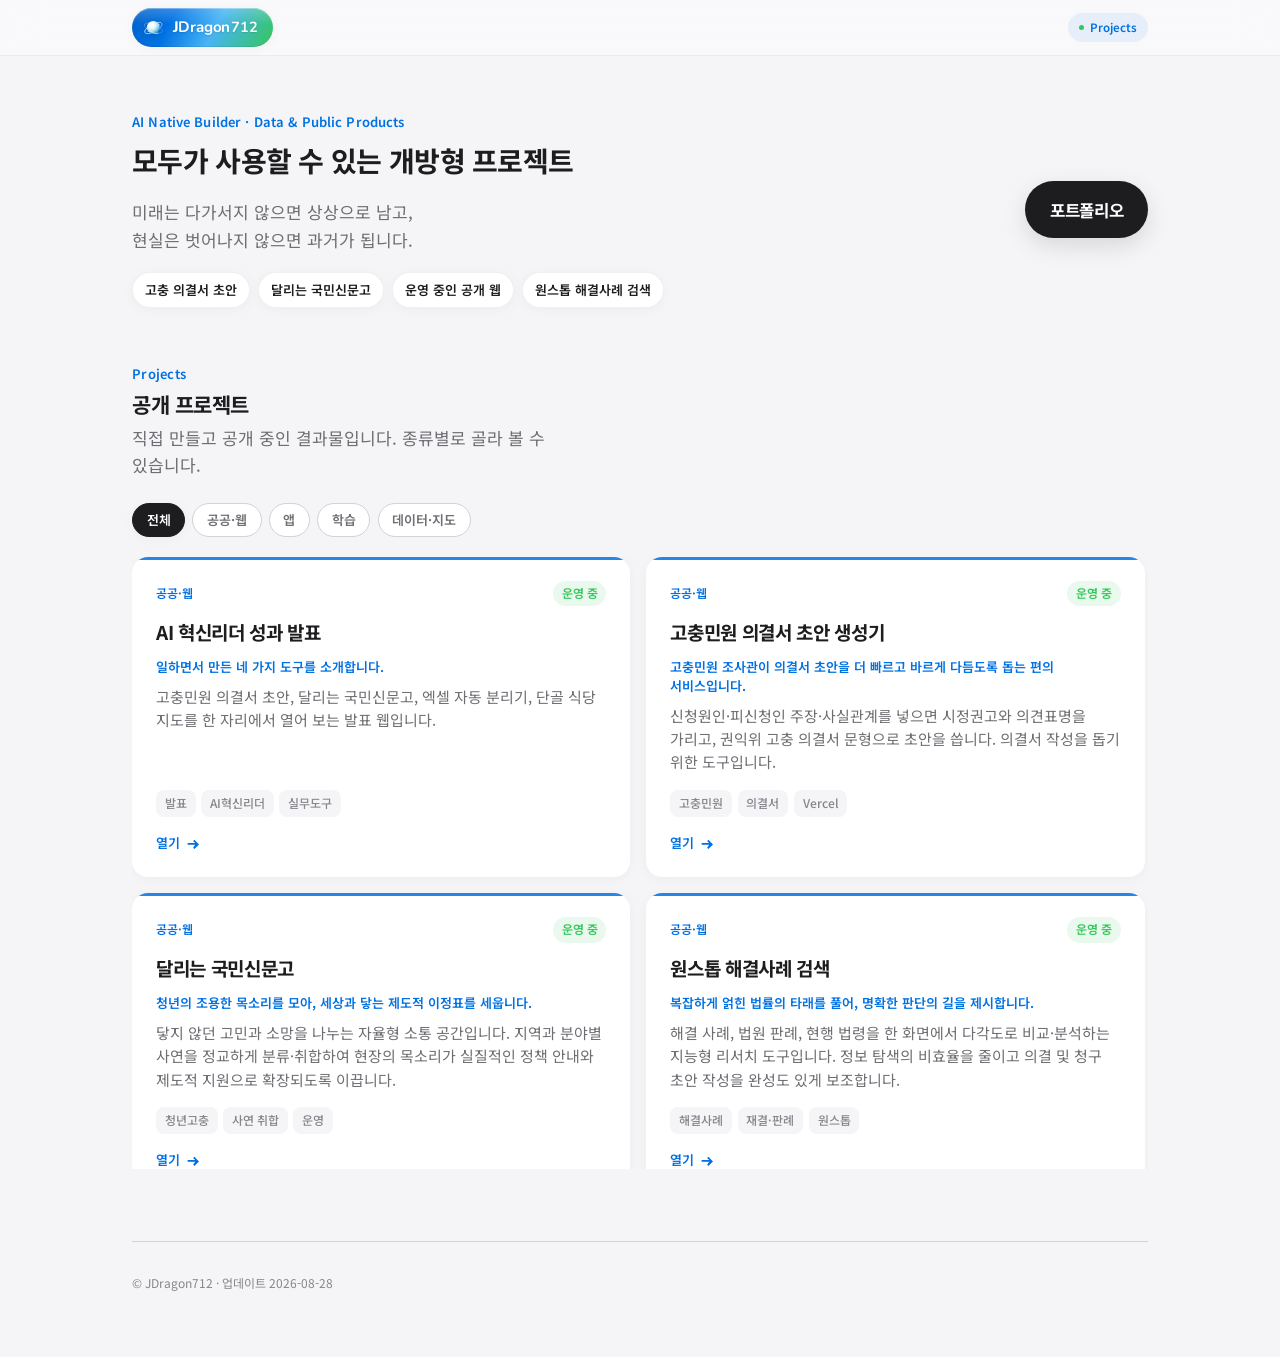
==== commit 8fe7b967: "ai-leader: 문구는 이전 버전 그대로, 표결 시뮬만 제외 만든 이유·작동 원리로 바꿔 둔 카피를 원래 문장으로 되돌립니다. 국회 표결은 덱·카드에서 뺀 상태를 유지합니다." ====
--- a/index.html
+++ b/index.html
@@ -17,7 +17,7 @@
   <link rel="preconnect" href="https://fonts.googleapis.com" />
   <link rel="preconnect" href="https://fonts.gstatic.com" crossorigin />
   <link href="https://fonts.googleapis.com/css2?family=Nunito:wght@600;700;800&family=Noto+Sans+KR:wght@400;500;600;700&family=JetBrains+Mono:wght@400;500&display=swap" rel="stylesheet" />
-  <link rel="stylesheet" href="css/profile.css?v=2026082801" />
+  <link rel="stylesheet" href="css/profile.css?v=2026082802" />
   <script>
     (function () {
       if ("scrollRestoration" in history) history.scrollRestoration = "manual";
@@ -69,7 +69,7 @@
     </footer>
   </main>
 
-  <script src="js/profile.js?v=2026082801"></script>
+  <script src="js/profile.js?v=2026082802"></script>
   <script
     async
     src="https://pagead2.googlesyndication.com/pagead/js/adsbygoogle.js?client=ca-pub-9196941060199524"
